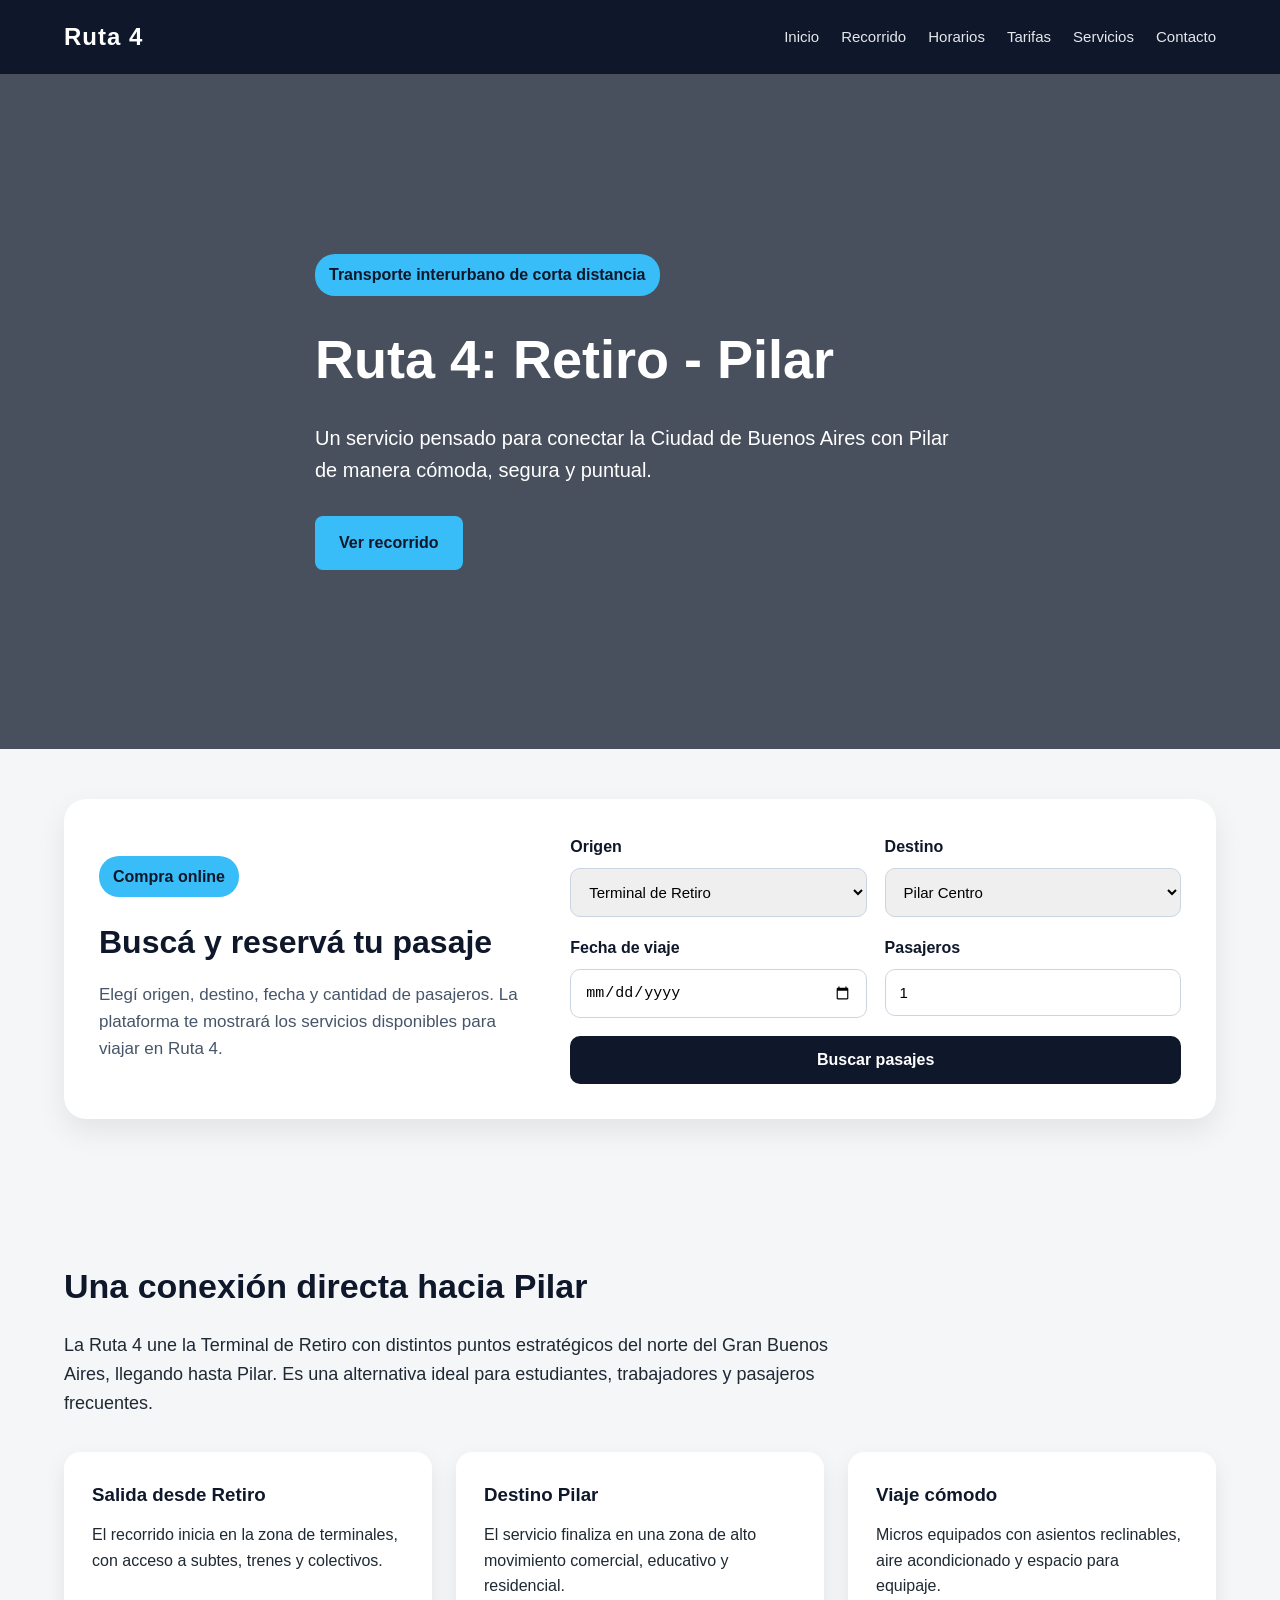
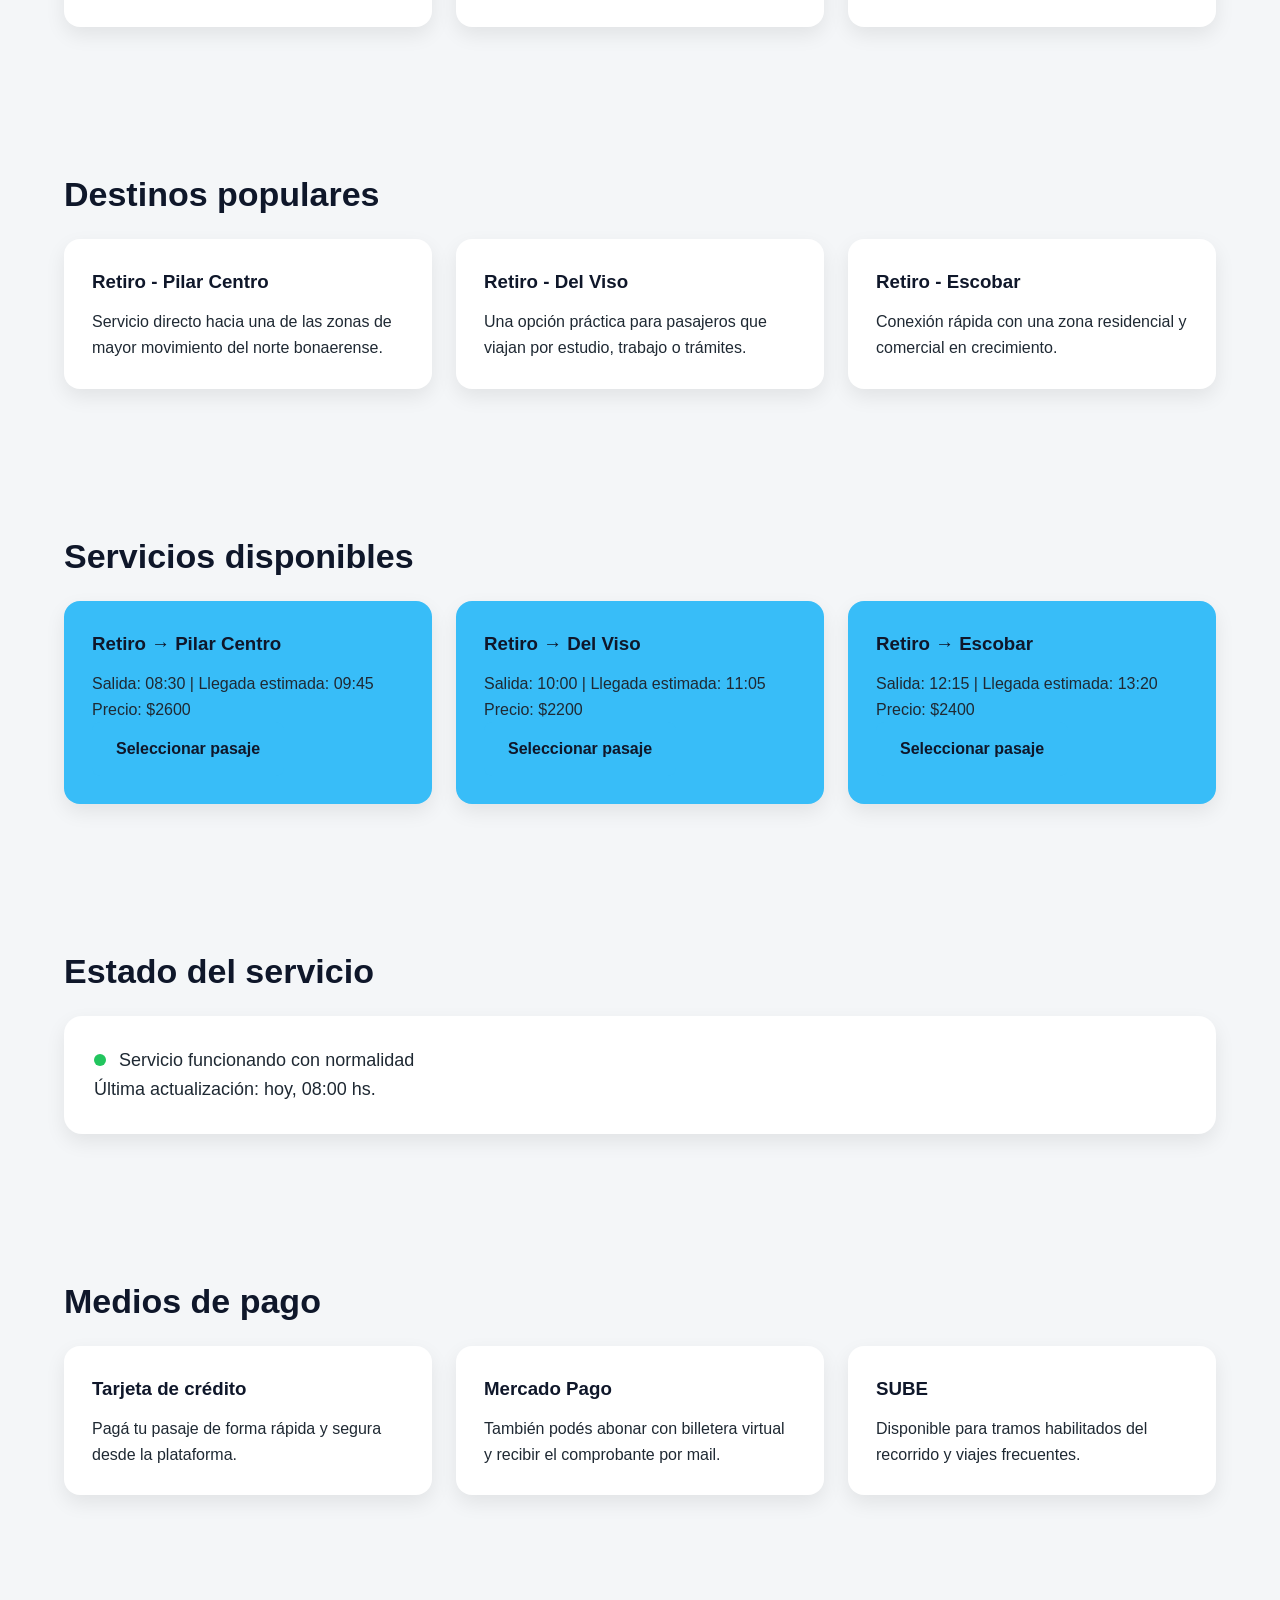
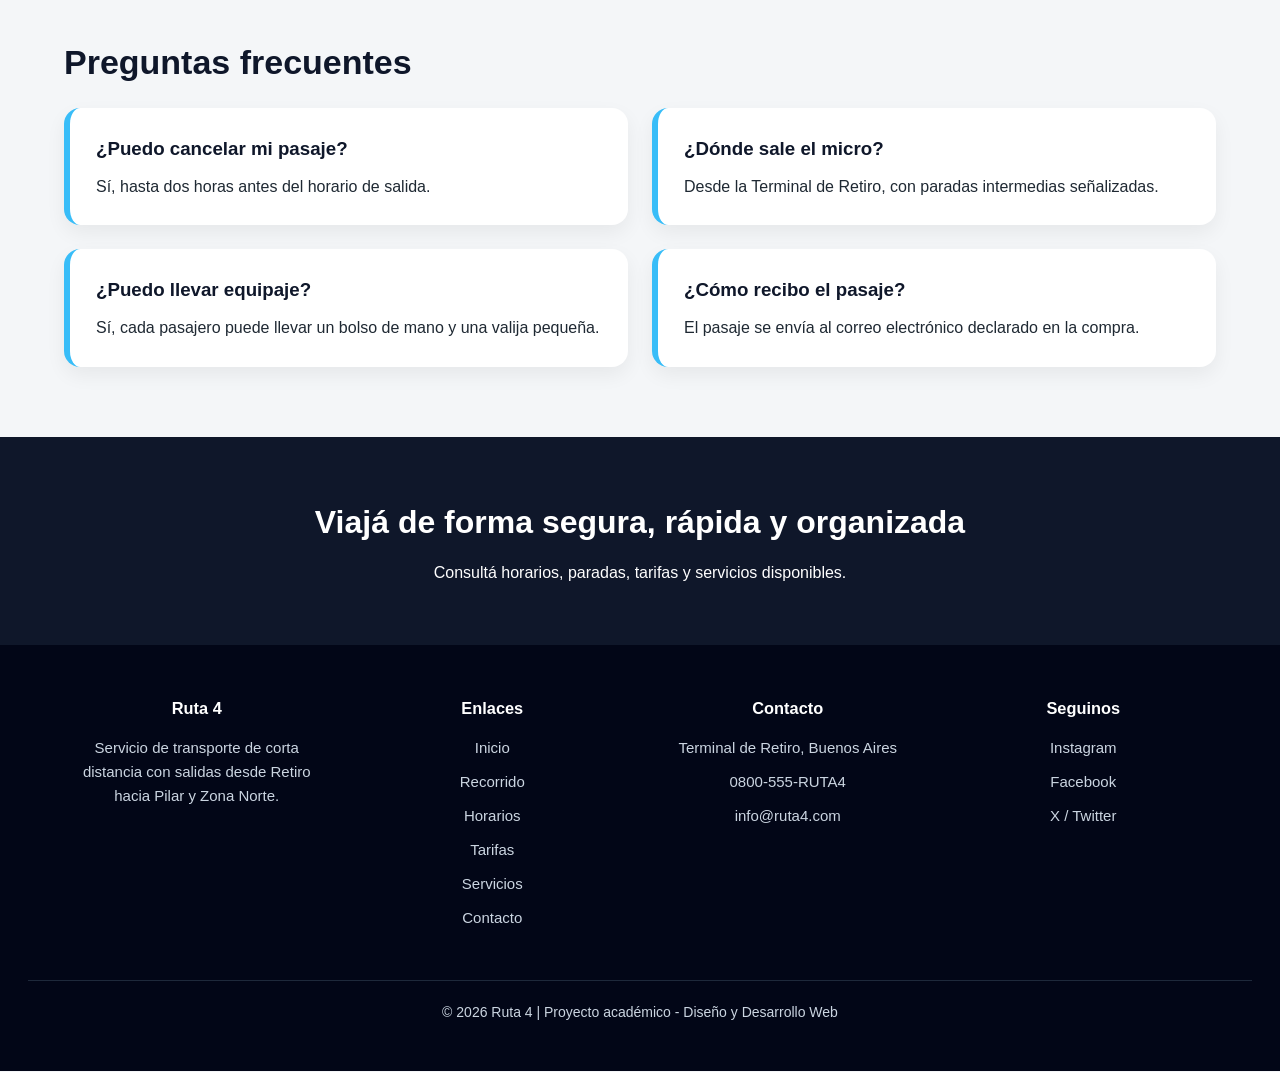
==== index.html @ 3f3ce4e4 "primera_versino" ====
<!DOCTYPE html>
<html lang="es">
<head>
    <meta charset="UTF-8">
    <meta name="viewport" content="width=device-width, initial-scale=1.0">
    <title>Ruta 4 | Retiro - Pilar</title>
    <link rel="stylesheet" href="./styles/styles.css">
</head>
<body>

<header>
    <nav class="navbar">
        <div class="logo">Ruta 4</div>
        <ul class="nav-links">
            <li><a href="index.html">Inicio</a></li>
            <li><a href="recorrido.html">Recorrido</a></li>
            <li><a href="horarios.html">Horarios</a></li>
            <li><a href="tarifas.html">Tarifas</a></li>
            <li><a href="servicios.html">Servicios</a></li>
            <li><a href="contacto.html">Contacto</a></li>
        </ul>
    </nav>
</header>

<main>

    <section class="hero">
        <div class="hero-text">
            <span class="badge">Transporte interurbano de corta distancia</span>
            <h1>Ruta 4: Retiro - Pilar</h1>
            <p>
                Un servicio pensado para conectar la Ciudad de Buenos Aires con Pilar
                de manera cómoda, segura y puntual.
            </p>
            <a href="recorrido.html" class="btn">Ver recorrido</a>
        </div>
    </section>

    <section class="section compra-pasaje">
        <div class="compra-contenedor">
            <div class="compra-texto">
                <span class="badge">Compra online</span>
                <h2>Buscá y reservá tu pasaje</h2>
                <p>
                    Elegí origen, destino, fecha y cantidad de pasajeros.
                    La plataforma te mostrará los servicios disponibles para viajar en Ruta 4.
                </p>
            </div>

            <form class="form-compra">
                <div class="campo">
                    <label for="origen">Origen</label>
                    <select id="origen" name="origen">
                        <option>Terminal de Retiro</option>
                        <option>Av. del Libertador</option>
                        <option>Panamericana</option>
                    </select>
                </div>

                <div class="campo">
                    <label for="destino">Destino</label>
                    <select id="destino" name="destino">
                        <option>Pilar Centro</option>
                        <option>Del Viso</option>
                        <option>Manuel Alberti</option>
                        <option>Escobar</option>
                    </select>
                </div>

                <div class="campo">
                    <label for="fecha">Fecha de viaje</label>
                    <input type="date" id="fecha" name="fecha">
                </div>

                <div class="campo">
                    <label for="pasajeros">Pasajeros</label>
                    <input type="number" id="pasajeros" name="pasajeros" min="1" max="6" value="1">
                </div>

                <button type="submit">Buscar pasajes</button>
            </form>
        </div>
    </section>

    <section class="section">
        <h2>Una conexión directa hacia Pilar</h2>
        <p>
            La Ruta 4 une la Terminal de Retiro con distintos puntos estratégicos
            del norte del Gran Buenos Aires, llegando hasta Pilar. Es una alternativa
            ideal para estudiantes, trabajadores y pasajeros frecuentes.
        </p>

        <div class="cards">
            <article class="card">
                <h3>Salida desde Retiro</h3>
                <p>El recorrido inicia en la zona de terminales, con acceso a subtes, trenes y colectivos.</p>
            </article>

            <article class="card">
                <h3>Destino Pilar</h3>
                <p>El servicio finaliza en una zona de alto movimiento comercial, educativo y residencial.</p>
            </article>

            <article class="card">
                <h3>Viaje cómodo</h3>
                <p>Micros equipados con asientos reclinables, aire acondicionado y espacio para equipaje.</p>
            </article>
        </div>
    </section>

    <section class="section">
        <h2>Destinos populares</h2>

        <div class="cards">
            <article class="card">
                <h3>Retiro - Pilar Centro</h3>
                <p>Servicio directo hacia una de las zonas de mayor movimiento del norte bonaerense.</p>
            </article>

            <article class="card">
                <h3>Retiro - Del Viso</h3>
                <p>Una opción práctica para pasajeros que viajan por estudio, trabajo o trámites.</p>
            </article>

            <article class="card">
                <h3>Retiro - Escobar</h3>
                <p>Conexión rápida con una zona residencial y comercial en crecimiento.</p>
            </article>
        </div>
    </section>

    <section class="section">
        <h2>Servicios disponibles</h2>

        <div class="cards">
            <article class="card card1">
                <h3>Retiro → Pilar Centro</h3>
                <p>Salida: 08:30 | Llegada estimada: 09:45</p>
                <p>Precio: $2600</p>
                <a href="tarifas.html" class="btn">Seleccionar pasaje</a>
            </article>

            <article class="card card1">
                <h3>Retiro → Del Viso</h3>
                <p>Salida: 10:00 | Llegada estimada: 11:05</p>
                <p>Precio: $2200</p>
                <a href="tarifas.html" class="btn">Seleccionar pasaje</a>
            </article>

            <article class="card card1">
                <h3>Retiro → Escobar</h3>
                <p>Salida: 12:15 | Llegada estimada: 13:20</p>
                <p>Precio: $2400</p>
                <a href="tarifas.html" class="btn">Seleccionar pasaje</a>
            </article>
        </div>
    </section>

    <section class="section">
        <h2>Estado del servicio</h2>

        <div class="estado-servicio">
            <p><span class="punto-verde"></span> Servicio funcionando con normalidad</p>
            <p>Última actualización: hoy, 08:00 hs.</p>
        </div>
    </section>

    <section class="section">
        <h2>Medios de pago</h2>

        <div class="cards">
            <article class="card">
                <h3>Tarjeta de crédito</h3>
                <p>Pagá tu pasaje de forma rápida y segura desde la plataforma.</p>
            </article>

            <article class="card">
                <h3>Mercado Pago</h3>
                <p>También podés abonar con billetera virtual y recibir el comprobante por mail.</p>
            </article>

            <article class="card">
                <h3>SUBE</h3>
                <p>Disponible para tramos habilitados del recorrido y viajes frecuentes.</p>
            </article>
        </div>
    </section>

    <section class="section">
        <h2>Preguntas frecuentes</h2>

        <div class="info-grid">
            <div class="info-box">
                <h3>¿Puedo cancelar mi pasaje?</h3>
                <p>Sí, hasta dos horas antes del horario de salida.</p>
            </div>

            <div class="info-box">
                <h3>¿Dónde sale el micro?</h3>
                <p>Desde la Terminal de Retiro, con paradas intermedias señalizadas.</p>
            </div>

            <div class="info-box">
                <h3>¿Puedo llevar equipaje?</h3>
                <p>Sí, cada pasajero puede llevar un bolso de mano y una valija pequeña.</p>
            </div>

            <div class="info-box">
                <h3>¿Cómo recibo el pasaje?</h3>
                <p>El pasaje se envía al correo electrónico declarado en la compra.</p>
            </div>
        </div>
    </section>

    <section class="banner">
        <h2>Viajá de forma segura, rápida y organizada</h2>
        <p>Consultá horarios, paradas, tarifas y servicios disponibles.</p>
    </section>

</main>

<footer class="footer">
    <div class="footer-container">

        <div class="footer-section">
            <h3>Ruta 4</h3>
            <p>
                Servicio de transporte de corta distancia con salidas desde Retiro
                hacia Pilar y Zona Norte.
            </p>
        </div>

        <div class="footer-section">
            <h3>Enlaces</h3>
            <a href="index.html">Inicio</a>
            <a href="recorrido.html">Recorrido</a>
            <a href="horarios.html">Horarios</a>
            <a href="tarifas.html">Tarifas</a>
            <a href="servicios.html">Servicios</a>
            <a href="contacto.html">Contacto</a>
        </div>

        <div class="footer-section">
            <h3>Contacto</h3>
            <p>Terminal de Retiro, Buenos Aires</p>
            <p>0800-555-RUTA4</p>
            <a href="mailto:info@ruta4.com">info@ruta4.com</a>
        </div>

        <div class="footer-section">
            <h3>Seguinos</h3>
            <p>Instagram</p>
            <p>Facebook</p>
            <p>X / Twitter</p>
        </div>

    </div>

    <div class="footer-bottom">
        <p>© 2026 Ruta 4 | Proyecto académico - Diseño y Desarrollo Web</p>
    </div>
</footer>

</body>
</html>
---- styles/styles.css ----
* {
    margin: 0;
    padding: 0;
    box-sizing: border-box;
}

body {
    font-family: Arial, Helvetica, sans-serif;
    background-color: #f4f6f8;
    color: #1f2933;
    line-height: 1.6;
}

header {
    background-color: #0f172a;
    position: sticky;
    top: 0;
    z-index: 10;
}

.navbar {
    max-width: 1200px;
    margin: auto;
    padding: 18px 24px;
    display: flex;
    justify-content: space-between;
    align-items: center;
}

.logo {
    color: white;
    font-size: 24px;
    font-weight: bold;
    letter-spacing: 1px;
}

.nav-links {
    list-style: none;
    display: flex;
    gap: 22px;
}

.nav-links a {
    color: #e5e7eb;
    text-decoration: none;
    font-size: 15px;
    transition: color 0.3s;
}

.nav-links a:hover {
    color: #38bdf8;
}

.hero {
    min-height: 75vh;
    background: linear-gradient(rgba(15, 23, 42, 0.75), rgba(15, 23, 42, 0.75)),
                url("https://images.unsplash.com/photo-1544620347-c4fd4a3d5957?auto=format&fit=crop&w=1600&q=80");
    background-size: cover;
    background-position: center;
    display: flex;
    align-items: center;
    padding: 60px 24px;
}

.hero-text {
    max-width: 900px;
    margin: auto;
    color: white;
}

.badge {
    background-color: #38bdf8;
    color: #0f172a;
    padding: 8px 14px;
    border-radius: 20px;
    font-weight: bold;
    display: inline-block;
    margin-bottom: 20px;
}

.hero h1 {
    font-size: 54px;
    margin-bottom: 20px;
}

.hero p {
    font-size: 20px;
    max-width: 650px;
    margin-bottom: 30px;
}

.btn {
    background-color: #38bdf8;
    color: #0f172a;
    padding: 14px 24px;
    border-radius: 8px;
    text-decoration: none;
    font-weight: bold;
    display: inline-block;
}

.btn:hover {
    background-color: #0ea5e9;
}

.section {
    max-width: 1200px;
    margin: auto;
    padding: 70px 24px;
}

.section h2 {
    font-size: 34px;
    margin-bottom: 18px;
    color: #0f172a;
}

.section > p {
    max-width: 800px;
    margin-bottom: 35px;
    font-size: 18px;
}

.cards {
    display: flex;
    gap: 24px;
    flex-wrap: wrap;
}

.card {
    background-color: white;
    padding: 28px;
    border-radius: 16px;
    box-shadow: 0 8px 20px rgba(0, 0, 0, 0.08);
    flex: 1;
    min-width: 250px;
}

.card h3 {
    color: #0f172a;
    margin-bottom: 12px;
}

.banner {
    background-color: #0f172a;
    color: white;
    text-align: center;
    padding: 60px 24px;
}

.banner h2 {
    font-size: 32px;
    margin-bottom: 12px;
}

footer {
    background-color: #020617;
    color: #cbd5e1;
    text-align: center;
    padding: 28px;
    font-size: 14px;
}

/* Páginas internas */

.page-header {
    background-color: #1e293b;
    color: white;
    text-align: center;
    padding: 70px 24px;
}

.page-header h1 {
    font-size: 42px;
    margin-bottom: 12px;
}

.info-grid {
    display: grid;
    grid-template-columns: repeat(2, 1fr);
    gap: 24px;
}

.info-box {
    background-color: white;
    padding: 26px;
    border-radius: 16px;
    border-left: 6px solid #38bdf8;
    box-shadow: 0 8px 20px rgba(0, 0, 0, 0.06);
}

.info-box h3 {
    margin-bottom: 10px;
    color: #0f172a;
}

.table {
    width: 100%;
    border-collapse: collapse;
    background-color: white;
    border-radius: 16px;
    overflow: hidden;
    box-shadow: 0 8px 20px rgba(0, 0, 0, 0.06);
}

.table th,
.table td {
    padding: 18px;
    text-align: left;
    border-bottom: 1px solid #e5e7eb;
}

.table th {
    background-color: #0f172a;
    color: white;
}

.table tr:hover {
    background-color: #f1f5f9;
}

.form {
    background-color: white;
    padding: 30px;
    border-radius: 16px;
    box-shadow: 0 8px 20px rgba(0, 0, 0, 0.06);
    max-width: 700px;
}

.form label {
    display: block;
    margin-bottom: 8px;
    font-weight: bold;
}

.form input,
.form select,
.form textarea {
    width: 100%;
    padding: 14px;
    margin-bottom: 18px;
    border: 1px solid #cbd5e1;
    border-radius: 8px;
    font-size: 15px;
}

.form textarea {
    resize: vertical;
    min-height: 120px;
}

.form button {
    background-color: #0f172a;
    color: white;
    padding: 14px 24px;
    border: none;
    border-radius: 8px;
    font-weight: bold;
    cursor: pointer;
}

.form button:hover {
    background-color: #1e293b;
}

.compra-pasaje {
    padding-top: 50px;
}

.compra-contenedor {
    background-color: white;
    border-radius: 22px;
    padding: 35px;
    box-shadow: 0 12px 30px rgba(0, 0, 0, 0.08);
    display: grid;
    grid-template-columns: 1fr 1.4fr;
    gap: 35px;
    align-items: center;
}

.compra-texto h2 {
    font-size: 32px;
    margin-bottom: 12px;
    color: #0f172a;
}

.compra-texto p {
    font-size: 17px;
    color: #475569;
}

.form-compra {
    display: grid;
    grid-template-columns: repeat(2, 1fr);
    gap: 18px;
}

.campo label {
    display: block;
    font-weight: bold;
    margin-bottom: 8px;
    color: #0f172a;
}

.campo input,
.campo select {
    width: 100%;
    padding: 14px;
    border: 1px solid #cbd5e1;
    border-radius: 10px;
    font-size: 15px;
}

.form-compra button {
    grid-column: span 2;
    background-color: #0f172a;
    color: white;
    border: none;
    padding: 15px;
    border-radius: 10px;
    font-size: 16px;
    font-weight: bold;
    cursor: pointer;
}

.form-compra button:hover {
    background-color: #1e293b;
}

.estado-servicio {
    background-color: white;
    padding: 30px;
    border-radius: 18px;
    box-shadow: 0 8px 20px rgba(0,0,0,0.08);
    font-size: 18px;
}

.punto-verde {
    width: 12px;
    height: 12px;
    background-color: #22c55e;
    border-radius: 50%;
    display: inline-block;
    margin-right: 8px;
}

.card1{
    gap: 40px;
    background-color: #38bdf8;
}
.mapa-section {
    margin-top: 60px;
}

.mapa-section p {
    margin-bottom: 25px;
    font-size: 18px;
}

.mapa-contenedor {
    width: 100%;
    height: 420px;
    border-radius: 18px;
    overflow: hidden;
    box-shadow: 0 8px 20px rgba(0,0,0,0.08);
}

.mapa-contenedor iframe {
    width: 100%;
    height: 100%;
    border: 0;
}

@media (max-width: 768px) {
    .navbar {
        flex-direction: column;
        gap: 15px;
    }

    .nav-links {
        flex-wrap: wrap;
        justify-content: center;
    }

    .hero h1 {
        font-size: 38px;
    }

    .info-grid {
        grid-template-columns: 1fr;
    }
}


.footer {
    background-color: #020617;
    color: #cbd5e1;
    padding-top: 50px;
}

.footer-container {
    max-width: 1200px;
    margin: auto;
    padding: 0 24px 40px;
    display: grid;
    grid-template-columns: repeat(auto-fit, minmax(220px, 1fr));
    gap: 30px;
}

.footer-section h3 {
    color: white;
    margin-bottom: 14px;
}

.footer-section p,
.footer-section a {
    color: #cbd5e1;
    text-decoration: none;
    display: block;
    margin-bottom: 10px;
    font-size: 15px;
}

.footer-section a:hover {
    color: #38bdf8;
}

.footer-bottom {
    border-top: 1px solid #1e293b;
    text-align: center;
    padding: 20px;
    font-size: 14px;
}

/* RESPONSIVE FINAL */

@media (max-width: 900px) {
    .compra-contenedor {
        grid-template-columns: 1fr;
    }

    .form-compra {
        grid-template-columns: 1fr;
    }

    .form-compra button {
        grid-column: span 1;
    }

    .footer-container {
        grid-template-columns: 1fr 1fr;
    }
}

@media (max-width: 600px) {
    .section {
        padding: 45px 18px;
    }

    .hero {
        min-height: 65vh;
        padding: 45px 18px;
    }

    .hero h1 {
        font-size: 32px;
    }

    .hero p {
        font-size: 16px;
    }

    .page-header {
        padding: 50px 18px;
    }

    .page-header h1 {
        font-size: 32px;
    }

    .section h2 {
        font-size: 28px;
    }

    .cards {
        flex-direction: column;
    }

    .card {
        min-width: 100%;
    }

    .info-grid {
        grid-template-columns: 1fr;
    }

    .table {
        display: block;
        overflow-x: auto;
        white-space: nowrap;
    }

    .footer-container {
        grid-template-columns: 1fr;
        text-align: center;
    }

    .mapa-contenedor {
        height: 300px;
    }
}

@media (max-width: 350px) {
    .navbar {
        padding: 14px 12px;
    }

    .logo {
        font-size: 20px;
    }

    .nav-links {
        gap: 10px;
    }

    .nav-links a {
        font-size: 13px;
    }

    .hero h1 {
        font-size: 28px;
    }

    .badge {
        font-size: 13px;
        padding: 6px 10px;
    }

    .compra-contenedor {
        padding: 22px;
    }

    .form input,
    .form select,
    .form textarea,
    .campo input,
    .campo select {
        font-size: 14px;
        padding: 12px;
    }

    .btn {
        padding: 12px 18px;
        font-size: 14px;
    }
}
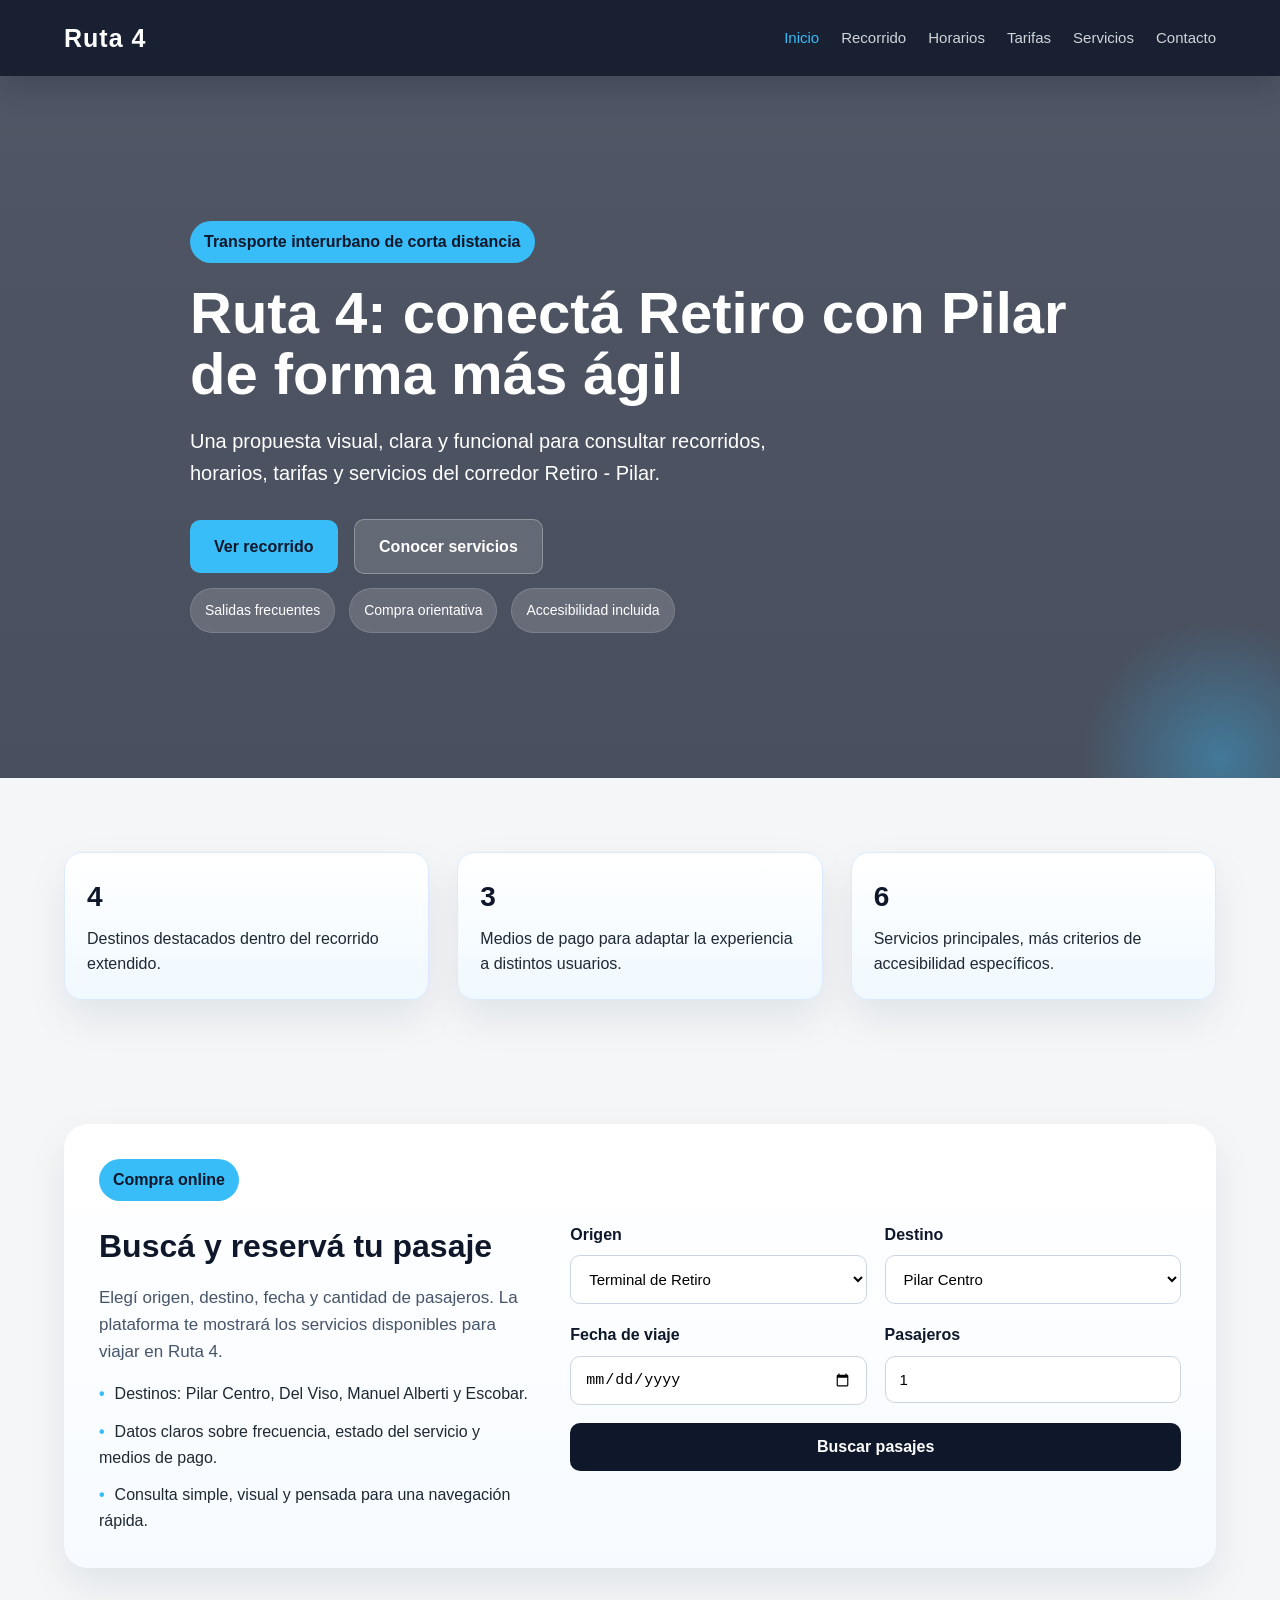
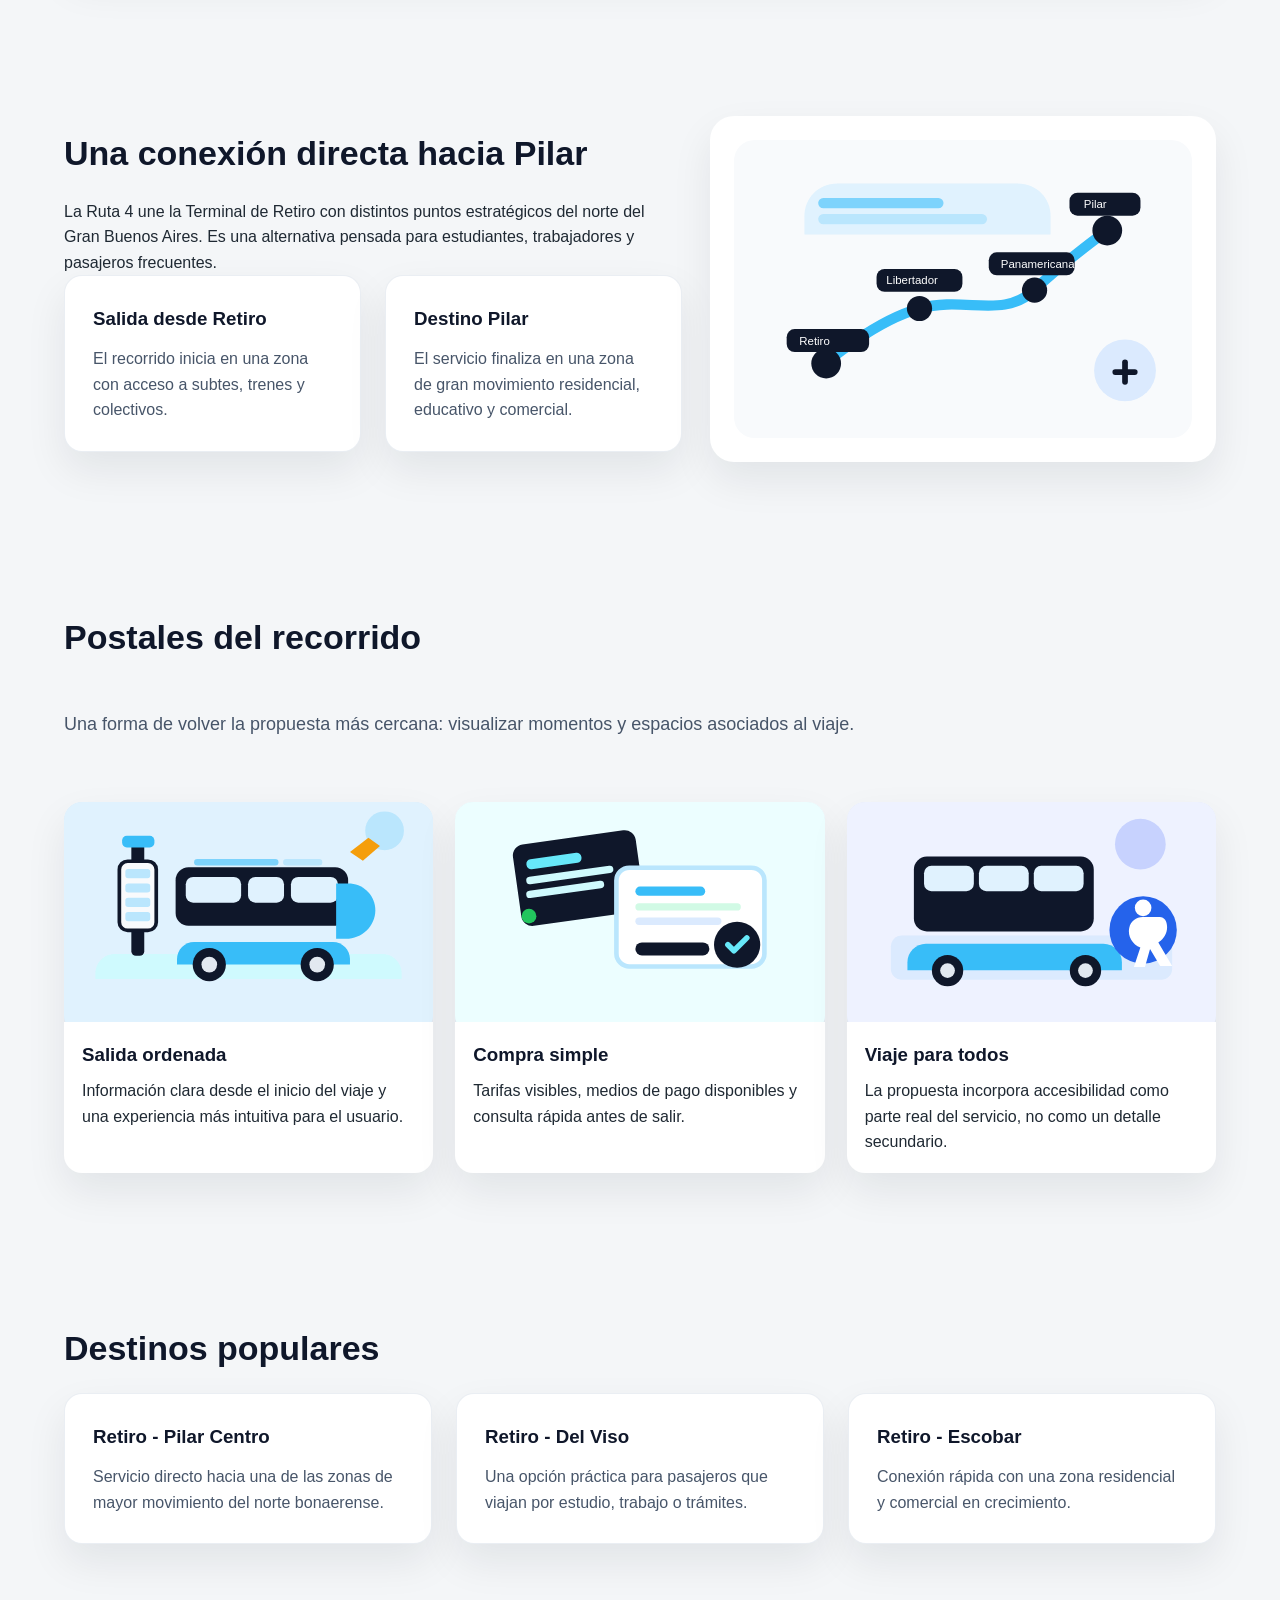
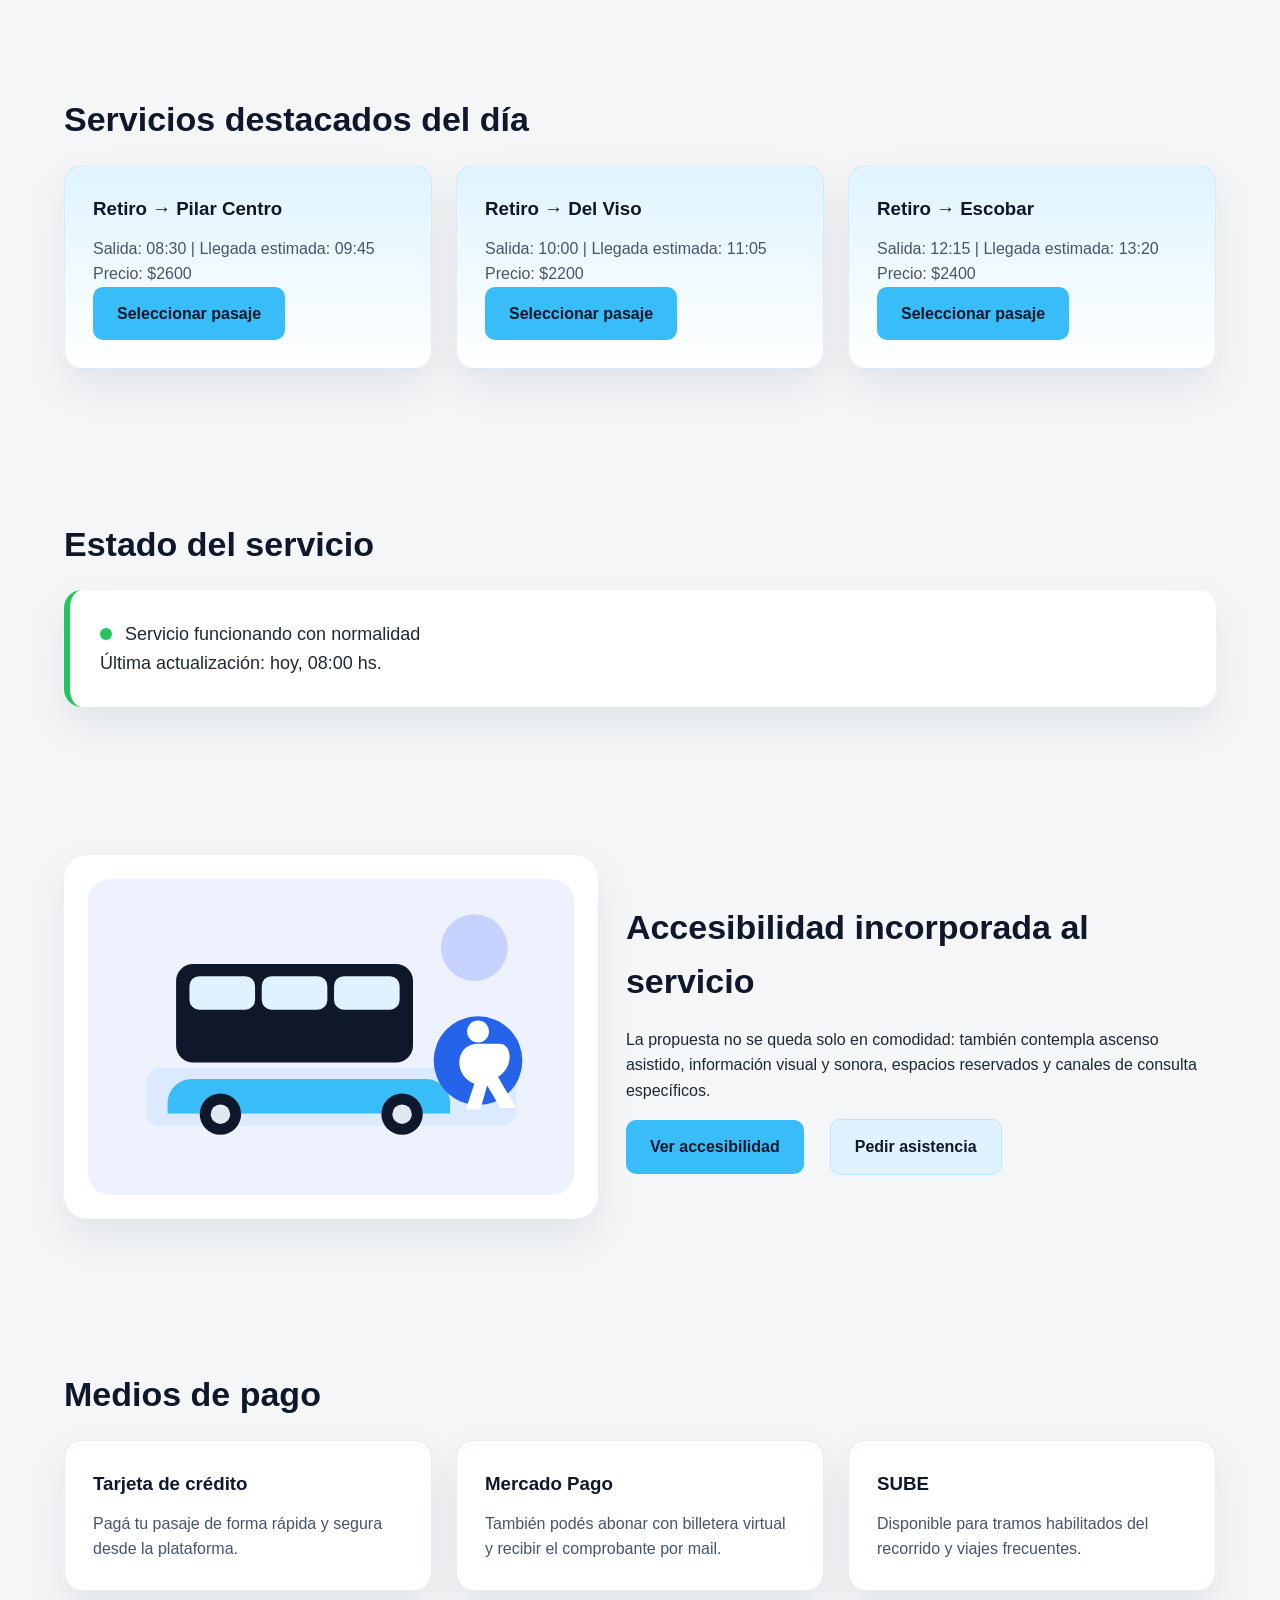
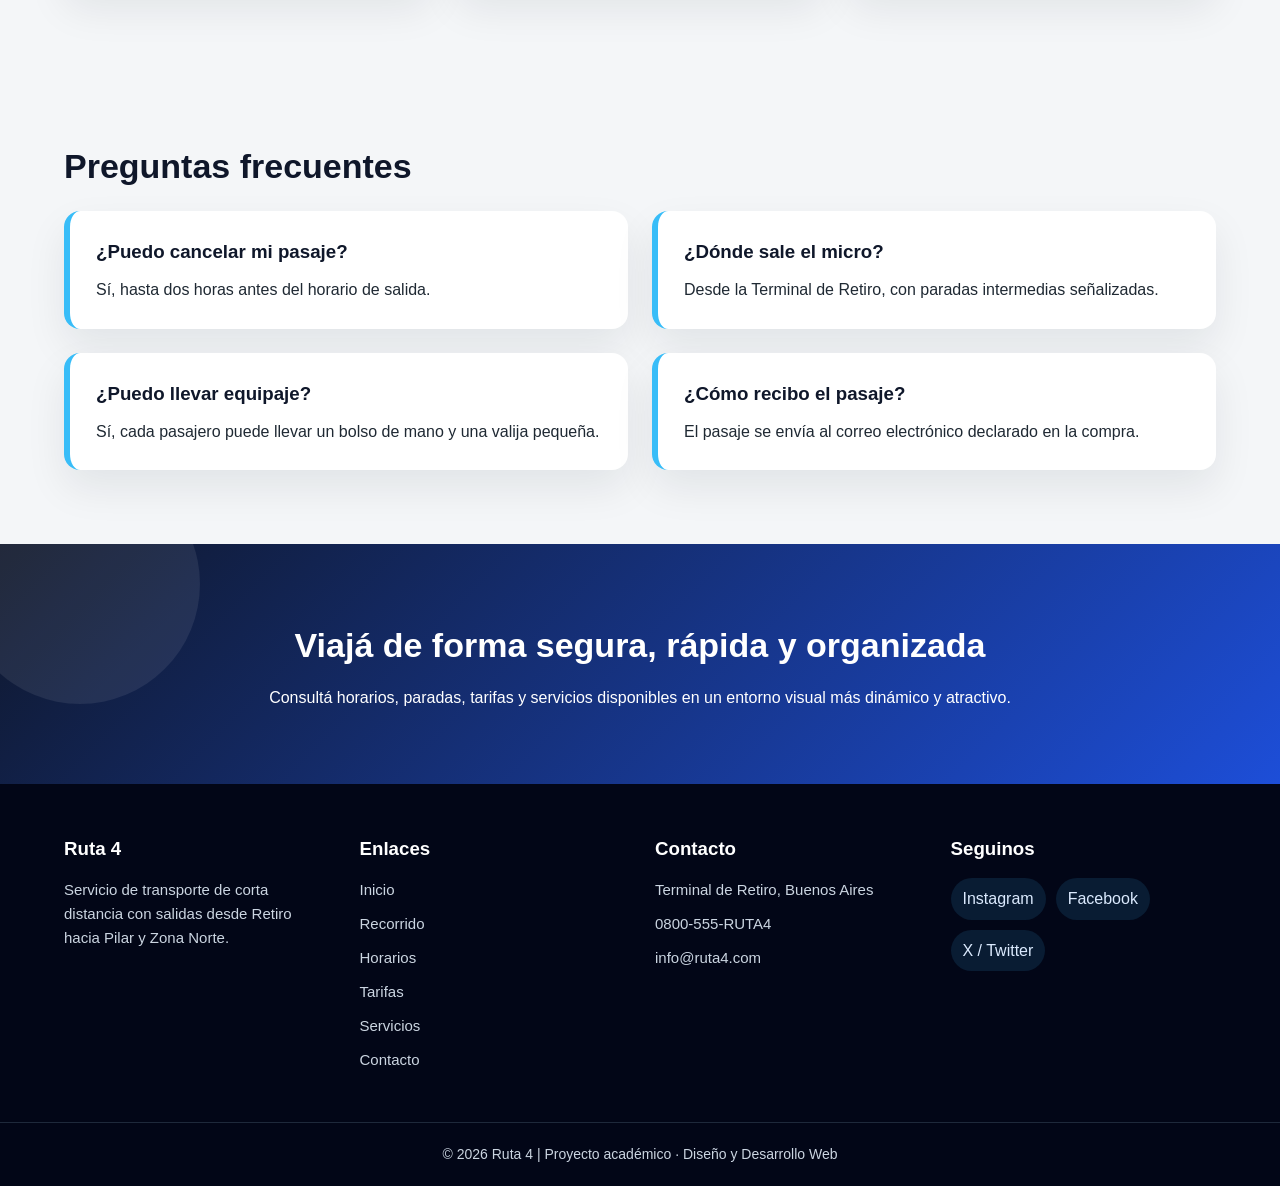
==== commit 0a46bfdd: "Terc_version" ====
--- a/index.html
+++ b/index.html
@@ -11,8 +11,9 @@
 <header>
     <nav class="navbar">
         <div class="logo">Ruta 4</div>
-        <ul class="nav-links">
-            <li><a href="index.html">Inicio</a></li>
+        <button class="menu-toggle" aria-label="Abrir menú" aria-expanded="false" aria-controls="menu-index"><span></span></button>
+        <ul class="nav-links" id="menu-index">
+            <li><a href="index.html" class="activo">Inicio</a></li>
             <li><a href="recorrido.html">Recorrido</a></li>
             <li><a href="horarios.html">Horarios</a></li>
             <li><a href="tarifas.html">Tarifas</a></li>
@@ -27,12 +28,25 @@
     <section class="hero">
         <div class="hero-text">
             <span class="badge">Transporte interurbano de corta distancia</span>
-            <h1>Ruta 4: Retiro - Pilar</h1>
+            <h1>Ruta 4: conectá Retiro con Pilar de forma más ágil</h1>
             <p>
-                Un servicio pensado para conectar la Ciudad de Buenos Aires con Pilar
-                de manera cómoda, segura y puntual.
+                Una propuesta visual, clara y funcional para consultar recorridos, horarios, tarifas y servicios del corredor Retiro - Pilar.
             </p>
             <a href="recorrido.html" class="btn">Ver recorrido</a>
+            <a href="servicios.html" class="btn-alt">Conocer servicios</a>
+            <div class="hero-highlights">
+                <span>Salidas frecuentes</span>
+                <span>Compra orientativa</span>
+                <span>Accesibilidad incluida</span>
+            </div>
+        </div>
+    </section>
+
+    <section class="section">
+        <div class="summary-strip">
+            <article class="mini-stat"><strong>4</strong><p>Destinos destacados dentro del recorrido extendido.</p></article>
+            <article class="mini-stat"><strong>3</strong><p>Medios de pago para adaptar la experiencia a distintos usuarios.</p></article>
+            <article class="mini-stat"><strong>6</strong><p>Servicios principales, más criterios de accesibilidad específicos.</p></article>
         </div>
     </section>
 
@@ -45,6 +59,11 @@
                     Elegí origen, destino, fecha y cantidad de pasajeros.
                     La plataforma te mostrará los servicios disponibles para viajar en Ruta 4.
                 </p>
+                <ul class="lista-bullets">
+                    <li>Destinos: Pilar Centro, Del Viso, Manuel Alberti y Escobar.</li>
+                    <li>Datos claros sobre frecuencia, estado del servicio y medios de pago.</li>
+                    <li>Consulta simple, visual y pensada para una navegación rápida.</li>
+                </ul>
             </div>
 
             <form class="form-compra">
@@ -82,28 +101,54 @@
         </div>
     </section>
 
-    <section class="section">
-        <h2>Una conexión directa hacia Pilar</h2>
-        <p>
-            La Ruta 4 une la Terminal de Retiro con distintos puntos estratégicos
-            del norte del Gran Buenos Aires, llegando hasta Pilar. Es una alternativa
-            ideal para estudiantes, trabajadores y pasajeros frecuentes.
-        </p>
-
-        <div class="cards">
-            <article class="card">
-                <h3>Salida desde Retiro</h3>
-                <p>El recorrido inicia en la zona de terminales, con acceso a subtes, trenes y colectivos.</p>
-            </article>
-
-            <article class="card">
-                <h3>Destino Pilar</h3>
-                <p>El servicio finaliza en una zona de alto movimiento comercial, educativo y residencial.</p>
-            </article>
-
-            <article class="card">
-                <h3>Viaje cómodo</h3>
-                <p>Micros equipados con asientos reclinables, aire acondicionado y espacio para equipaje.</p>
+    <section class="section route-preview">
+        <div>
+            <h2>Una conexión directa hacia Pilar</h2>
+            <p>
+                La Ruta 4 une la Terminal de Retiro con distintos puntos estratégicos del norte del Gran Buenos Aires.
+                Es una alternativa pensada para estudiantes, trabajadores y pasajeros frecuentes.
+            </p>
+            <div class="cards">
+                <article class="card">
+                    <h3>Salida desde Retiro</h3>
+                    <p>El recorrido inicia en una zona con acceso a subtes, trenes y colectivos.</p>
+                </article>
+
+                <article class="card">
+                    <h3>Destino Pilar</h3>
+                    <p>El servicio finaliza en una zona de gran movimiento residencial, educativo y comercial.</p>
+                </article>
+            </div>
+        </div>
+        <div class="visual-card">
+            <img src="assets/route-map.svg" alt="Ilustración del recorrido entre Retiro y Pilar">
+        </div>
+    </section>
+
+    <section class="section gallery-section">
+        <h2>Postales del recorrido</h2>
+        <p>Una forma de volver la propuesta más cercana: visualizar momentos y espacios asociados al viaje.</p>
+        <div class="gallery-grid">
+            <article class="gallery-card">
+                <img src="assets/bus-stop.svg" alt="Ilustración de una parada y un micro urbano">
+                <div class="gallery-body">
+                    <h3>Salida ordenada</h3>
+                    <p>Información clara desde el inicio del viaje y una experiencia más intuitiva para el usuario.</p>
+                </div>
+            </article>
+            <article class="gallery-card">
+                <img src="assets/tickets.svg" alt="Ilustración sobre consulta y compra de pasajes">
+                <div class="gallery-body">
+                    <h3>Compra simple</h3>
+                    <p>Tarifas visibles, medios de pago disponibles y consulta rápida antes de salir.</p>
+                </div>
+            </article>
+            <article class="gallery-card">
+                <img src="assets/accessibility.svg" alt="Ilustración de accesibilidad en el transporte">
+                <div class="gallery-body">
+                    <h3>Viaje para todos</h3>
+                    <p>La propuesta incorpora accesibilidad como parte real del servicio, no como un detalle secundario.</p>
+                </div>
             </article>
         </div>
     </section>
@@ -130,7 +175,7 @@
     </section>
 
     <section class="section">
-        <h2>Servicios disponibles</h2>
+        <h2>Servicios destacados del día</h2>
 
         <div class="cards">
             <article class="card card1">
@@ -165,6 +210,20 @@
         </div>
     </section>
 
+    <section class="section visual-split">
+        <div class="visual-panel">
+            <img src="assets/accessibility.svg" alt="Ilustración sobre accesibilidad y asistencia al pasajero">
+        </div>
+        <div>
+            <h2>Accesibilidad incorporada al servicio</h2>
+            <p>La propuesta no se queda solo en comodidad: también contempla ascenso asistido, información visual y sonora, espacios reservados y canales de consulta específicos.</p>
+            <div class="cta-inline">
+                <a href="servicios.html#accesibilidad" class="btn">Ver accesibilidad</a>
+                <a href="contacto.html" class="btn-alt" style="color:#0f172a;background:#e0f2fe;border-color:#bae6fd;">Pedir asistencia</a>
+            </div>
+        </div>
+    </section>
+
     <section class="section">
         <h2>Medios de pago</h2>
 
@@ -214,7 +273,7 @@
 
     <section class="banner">
         <h2>Viajá de forma segura, rápida y organizada</h2>
-        <p>Consultá horarios, paradas, tarifas y servicios disponibles.</p>
+        <p>Consultá horarios, paradas, tarifas y servicios disponibles en un entorno visual más dinámico y atractivo.</p>
     </section>
 
 </main>
@@ -249,17 +308,20 @@
 
         <div class="footer-section">
             <h3>Seguinos</h3>
-            <p>Instagram</p>
-            <p>Facebook</p>
-            <p>X / Twitter</p>
+            <div class="social-pills">
+                <span>Instagram</span>
+                <span>Facebook</span>
+                <span>X / Twitter</span>
+            </div>
         </div>
 
     </div>
 
     <div class="footer-bottom">
-        <p>© 2026 Ruta 4 | Proyecto académico - Diseño y Desarrollo Web</p>
+        <p>© 2026 Ruta 4 | Proyecto académico · Diseño y Desarrollo Web</p>
     </div>
 </footer>
+<script src="script.js"></script>
 
 </body>
 </html>
--- a/styles/styles.css
+++ b/styles/styles.css
@@ -4,18 +4,49 @@
     box-sizing: border-box;
 }
 
+:root {
+    --bg: #f4f6f8;
+    --surface: #ffffff;
+    --surface-soft: #eef6ff;
+    --text: #1f2933;
+    --heading: #0f172a;
+    --muted: #475569;
+    --primary: #38bdf8;
+    --primary-dark: #0ea5e9;
+    --secondary: #0f172a;
+    --border: #d9e2ec;
+    --shadow: 0 18px 40px rgba(15, 23, 42, 0.08);
+    --radius: 18px;
+}
+
+html {
+    scroll-behavior: smooth;
+}
+
 body {
     font-family: Arial, Helvetica, sans-serif;
-    background-color: #f4f6f8;
-    color: #1f2933;
+    background: linear-gradient(180deg, #f8fbff 0%, var(--bg) 280px);
+    color: var(--text);
     line-height: 1.6;
 }
 
+a {
+    text-decoration: none;
+    color: inherit;
+}
+
+img {
+    max-width: 100%;
+    display: block;
+}
+
 header {
-    background-color: #0f172a;
+    background: rgba(15, 23, 42, 0.96);
     position: sticky;
     top: 0;
-    z-index: 10;
+    z-index: 50;
+    backdrop-filter: blur(10px);
+    box-shadow: 0 10px 30px rgba(2, 6, 23, 0.18);
 }
 
 .navbar {
@@ -25,11 +56,12 @@
     display: flex;
     justify-content: space-between;
     align-items: center;
+    gap: 24px;
 }
 
 .logo {
     color: white;
-    font-size: 24px;
+    font-size: 25px;
     font-weight: bold;
     letter-spacing: 1px;
 }
@@ -38,49 +70,98 @@
     list-style: none;
     display: flex;
     gap: 22px;
+    align-items: center;
 }
 
 .nav-links a {
     color: #e5e7eb;
     text-decoration: none;
     font-size: 15px;
-    transition: color 0.3s;
-}
-
-.nav-links a:hover {
-    color: #38bdf8;
-}
+    transition: color 0.3s, opacity 0.3s;
+    opacity: 0.9;
+}
+
+.nav-links a:hover,
+.nav-links a.activo {
+    color: var(--primary);
+    opacity: 1;
+}
+
+.menu-toggle {
+    display: none;
+    background: transparent;
+    border: 0;
+    width: 46px;
+    height: 46px;
+    border-radius: 12px;
+    cursor: pointer;
+    align-items: center;
+    justify-content: center;
+}
+
+.menu-toggle span,
+.menu-toggle::before,
+.menu-toggle::after {
+    content: '';
+    display: block;
+    width: 24px;
+    height: 3px;
+    background: #fff;
+    border-radius: 999px;
+    transition: 0.3s ease;
+    position: relative;
+}
+
+.menu-toggle::before { top: -7px; }
+.menu-toggle::after { top: 7px; }
+.menu-toggle.is-open span { background: transparent; }
+.menu-toggle.is-open::before { transform: translateY(10px) rotate(45deg); }
+.menu-toggle.is-open::after { transform: translateY(-10px) rotate(-45deg); }
 
 .hero {
-    min-height: 75vh;
-    background: linear-gradient(rgba(15, 23, 42, 0.75), rgba(15, 23, 42, 0.75)),
+    min-height: 78vh;
+    background: linear-gradient(rgba(15, 23, 42, 0.72), rgba(15, 23, 42, 0.75)),
                 url("https://images.unsplash.com/photo-1544620347-c4fd4a3d5957?auto=format&fit=crop&w=1600&q=80");
     background-size: cover;
     background-position: center;
     display: flex;
     align-items: center;
-    padding: 60px 24px;
+    padding: 70px 24px;
+    position: relative;
+    overflow: hidden;
+}
+
+.hero::after {
+    content: '';
+    position: absolute;
+    inset: auto -80px -120px auto;
+    width: 280px;
+    height: 280px;
+    background: radial-gradient(circle, rgba(56,189,248,0.38) 0%, rgba(56,189,248,0) 70%);
 }
 
 .hero-text {
     max-width: 900px;
     margin: auto;
     color: white;
+    position: relative;
+    z-index: 1;
 }
 
 .badge {
-    background-color: #38bdf8;
-    color: #0f172a;
+    background-color: var(--primary);
+    color: var(--secondary);
     padding: 8px 14px;
-    border-radius: 20px;
+    border-radius: 999px;
     font-weight: bold;
     display: inline-block;
     margin-bottom: 20px;
 }
 
 .hero h1 {
-    font-size: 54px;
+    font-size: clamp(40px, 6vw, 58px);
     margin-bottom: 20px;
+    line-height: 1.05;
 }
 
 .hero p {
@@ -89,36 +170,68 @@
     margin-bottom: 30px;
 }
 
-.btn {
-    background-color: #38bdf8;
-    color: #0f172a;
+.hero-highlights {
+    display: flex;
+    gap: 14px;
+    flex-wrap: wrap;
+    margin-top: 14px;
+}
+
+.hero-highlights span {
+    padding: 10px 14px;
+    border-radius: 999px;
+    background: rgba(255,255,255,0.16);
+    border: 1px solid rgba(255,255,255,0.14);
+    font-size: 14px;
+}
+
+.btn,
+.btn-alt {
     padding: 14px 24px;
-    border-radius: 8px;
+    border-radius: 10px;
     text-decoration: none;
     font-weight: bold;
     display: inline-block;
+    transition: transform 0.3s, background-color 0.3s;
+}
+
+.btn {
+    background-color: var(--primary);
+    color: var(--secondary);
+}
+
+.btn:hover, .btn-alt:hover, button:hover {
+    transform: translateY(-2px);
 }
 
 .btn:hover {
-    background-color: #0ea5e9;
+    background-color: var(--primary-dark);
+}
+
+.btn-alt {
+    background: rgba(255,255,255,0.14);
+    color: white;
+    border: 1px solid rgba(255,255,255,0.28);
+    margin-left: 12px;
 }
 
 .section {
     max-width: 1200px;
     margin: auto;
-    padding: 70px 24px;
+    padding: 74px 24px;
 }
 
 .section h2 {
     font-size: 34px;
     margin-bottom: 18px;
-    color: #0f172a;
+    color: var(--heading);
 }
 
 .section > p {
     max-width: 800px;
     margin-bottom: 35px;
     font-size: 18px;
+    color: var(--muted);
 }
 
 .cards {
@@ -128,51 +241,88 @@
 }
 
 .card {
-    background-color: white;
+    background-color: var(--surface);
     padding: 28px;
-    border-radius: 16px;
-    box-shadow: 0 8px 20px rgba(0, 0, 0, 0.08);
+    border-radius: var(--radius);
+    box-shadow: var(--shadow);
     flex: 1;
     min-width: 250px;
+    border: 1px solid rgba(203, 213, 225, 0.4);
+    transition: transform 0.25s ease, box-shadow 0.25s ease;
+}
+
+.card:hover, .info-box:hover, .gallery-card:hover, .accesibilidad-card:hover {
+    transform: translateY(-5px);
+    box-shadow: 0 22px 46px rgba(15, 23, 42, 0.12);
 }
 
 .card h3 {
-    color: #0f172a;
+    color: var(--heading);
     margin-bottom: 12px;
 }
 
+.card p {
+    color: var(--muted);
+}
+
+.card1 {
+    background: linear-gradient(180deg, #dff4ff 0%, #ffffff 100%);
+}
+
 .banner {
-    background-color: #0f172a;
+    background: linear-gradient(135deg, #0f172a 0%, #1d4ed8 100%);
     color: white;
     text-align: center;
-    padding: 60px 24px;
+    padding: 74px 24px;
+    position: relative;
+    overflow: hidden;
+}
+
+.banner::before {
+    content: '';
+    position: absolute;
+    width: 240px;
+    height: 240px;
+    border-radius: 50%;
+    background: rgba(255,255,255,0.08);
+    top: -80px;
+    left: -40px;
 }
 
 .banner h2 {
-    font-size: 32px;
+    font-size: 34px;
     margin-bottom: 12px;
-}
-
-footer {
-    background-color: #020617;
-    color: #cbd5e1;
+    position: relative;
+}
+
+.page-header {
+    background: linear-gradient(135deg, #1e293b 0%, #0f172a 100%);
+    color: white;
     text-align: center;
-    padding: 28px;
-    font-size: 14px;
-}
-
-/* Páginas internas */
-
-.page-header {
-    background-color: #1e293b;
-    color: white;
-    text-align: center;
-    padding: 70px 24px;
+    padding: 86px 24px 78px;
+    position: relative;
+    overflow: hidden;
+}
+
+.page-header::after {
+    content: '';
+    position: absolute;
+    width: 220px;
+    height: 220px;
+    right: -50px;
+    top: -70px;
+    background: radial-gradient(circle, rgba(56,189,248,0.22) 0%, rgba(56,189,248,0) 68%);
 }
 
 .page-header h1 {
     font-size: 42px;
     margin-bottom: 12px;
+    position: relative;
+}
+
+.page-header p {
+    position: relative;
+    color: #dbeafe;
 }
 
 .info-grid {
@@ -182,25 +332,26 @@
 }
 
 .info-box {
-    background-color: white;
+    background-color: var(--surface);
     padding: 26px;
     border-radius: 16px;
-    border-left: 6px solid #38bdf8;
-    box-shadow: 0 8px 20px rgba(0, 0, 0, 0.06);
+    border-left: 6px solid var(--primary);
+    box-shadow: var(--shadow);
+    transition: transform 0.25s ease, box-shadow 0.25s ease;
 }
 
 .info-box h3 {
     margin-bottom: 10px;
-    color: #0f172a;
+    color: var(--heading);
 }
 
 .table {
     width: 100%;
     border-collapse: collapse;
-    background-color: white;
+    background-color: var(--surface);
     border-radius: 16px;
     overflow: hidden;
-    box-shadow: 0 8px 20px rgba(0, 0, 0, 0.06);
+    box-shadow: var(--shadow);
 }
 
 .table th,
@@ -211,7 +362,7 @@
 }
 
 .table th {
-    background-color: #0f172a;
+    background-color: var(--secondary);
     color: white;
 }
 
@@ -220,10 +371,10 @@
 }
 
 .form {
-    background-color: white;
+    background-color: var(--surface);
     padding: 30px;
     border-radius: 16px;
-    box-shadow: 0 8px 20px rgba(0, 0, 0, 0.06);
+    box-shadow: var(--shadow);
     max-width: 700px;
 }
 
@@ -235,73 +386,7 @@
 
 .form input,
 .form select,
-.form textarea {
-    width: 100%;
-    padding: 14px;
-    margin-bottom: 18px;
-    border: 1px solid #cbd5e1;
-    border-radius: 8px;
-    font-size: 15px;
-}
-
-.form textarea {
-    resize: vertical;
-    min-height: 120px;
-}
-
-.form button {
-    background-color: #0f172a;
-    color: white;
-    padding: 14px 24px;
-    border: none;
-    border-radius: 8px;
-    font-weight: bold;
-    cursor: pointer;
-}
-
-.form button:hover {
-    background-color: #1e293b;
-}
-
-.compra-pasaje {
-    padding-top: 50px;
-}
-
-.compra-contenedor {
-    background-color: white;
-    border-radius: 22px;
-    padding: 35px;
-    box-shadow: 0 12px 30px rgba(0, 0, 0, 0.08);
-    display: grid;
-    grid-template-columns: 1fr 1.4fr;
-    gap: 35px;
-    align-items: center;
-}
-
-.compra-texto h2 {
-    font-size: 32px;
-    margin-bottom: 12px;
-    color: #0f172a;
-}
-
-.compra-texto p {
-    font-size: 17px;
-    color: #475569;
-}
-
-.form-compra {
-    display: grid;
-    grid-template-columns: repeat(2, 1fr);
-    gap: 18px;
-}
-
-.campo label {
-    display: block;
-    font-weight: bold;
-    margin-bottom: 8px;
-    color: #0f172a;
-}
-
+.form textarea,
 .campo input,
 .campo select {
     width: 100%;
@@ -309,30 +394,89 @@
     border: 1px solid #cbd5e1;
     border-radius: 10px;
     font-size: 15px;
+    background: white;
+}
+
+.form input,
+.form select,
+.form textarea {
+    margin-bottom: 18px;
+}
+
+.form textarea {
+    resize: vertical;
+    min-height: 120px;
+}
+
+.form button,
+.form-compra button {
+    background-color: var(--secondary);
+    color: white;
+    padding: 14px 24px;
+    border: none;
+    border-radius: 10px;
+    font-weight: bold;
+    cursor: pointer;
+    transition: background-color 0.3s, transform 0.3s;
+}
+
+.form button:hover,
+.form-compra button:hover {
+    background-color: #1e293b;
+}
+
+.compra-pasaje {
+    padding-top: 50px;
+}
+
+.compra-contenedor {
+    background: linear-gradient(180deg, #ffffff 0%, #f7fbff 100%);
+    border-radius: 24px;
+    padding: 35px;
+    box-shadow: var(--shadow);
+    display: grid;
+    grid-template-columns: 1fr 1.4fr;
+    gap: 35px;
+    align-items: center;
+}
+
+.compra-texto h2 {
+    font-size: 32px;
+    margin-bottom: 12px;
+    color: var(--heading);
+}
+
+.compra-texto p {
+    font-size: 17px;
+    color: var(--muted);
+}
+
+.form-compra {
+    display: grid;
+    grid-template-columns: repeat(2, 1fr);
+    gap: 18px;
+}
+
+.campo label {
+    display: block;
+    font-weight: bold;
+    margin-bottom: 8px;
+    color: var(--heading);
 }
 
 .form-compra button {
     grid-column: span 2;
-    background-color: #0f172a;
-    color: white;
-    border: none;
     padding: 15px;
-    border-radius: 10px;
     font-size: 16px;
-    font-weight: bold;
-    cursor: pointer;
-}
-
-.form-compra button:hover {
-    background-color: #1e293b;
 }
 
 .estado-servicio {
-    background-color: white;
+    background-color: var(--surface);
     padding: 30px;
     border-radius: 18px;
-    box-shadow: 0 8px 20px rgba(0,0,0,0.08);
+    box-shadow: var(--shadow);
     font-size: 18px;
+    border-left: 6px solid #22c55e;
 }
 
 .punto-verde {
@@ -344,10 +488,6 @@
     margin-right: 8px;
 }
 
-.card1{
-    gap: 40px;
-    background-color: #38bdf8;
-}
 .mapa-section {
     margin-top: 60px;
 }
@@ -362,7 +502,7 @@
     height: 420px;
     border-radius: 18px;
     overflow: hidden;
-    box-shadow: 0 8px 20px rgba(0,0,0,0.08);
+    box-shadow: var(--shadow);
 }
 
 .mapa-contenedor iframe {
@@ -370,27 +510,6 @@
     height: 100%;
     border: 0;
 }
-
-@media (max-width: 768px) {
-    .navbar {
-        flex-direction: column;
-        gap: 15px;
-    }
-
-    .nav-links {
-        flex-wrap: wrap;
-        justify-content: center;
-    }
-
-    .hero h1 {
-        font-size: 38px;
-    }
-
-    .info-grid {
-        grid-template-columns: 1fr;
-    }
-}
-
 
 .footer {
     background-color: #020617;
@@ -422,7 +541,7 @@
 }
 
 .footer-section a:hover {
-    color: #38bdf8;
+    color: var(--primary);
 }
 
 .footer-bottom {
@@ -432,23 +551,235 @@
     font-size: 14px;
 }
 
-/* RESPONSIVE FINAL */
-
-@media (max-width: 900px) {
-    .compra-contenedor {
+/* NUEVAS SECCIONES VISUALES */
+.route-preview,
+.visual-split,
+.contact-layout,
+.gallery-section,
+.summary-strip,
+.stats-grid {
+    display: grid;
+    gap: 28px;
+}
+
+.route-preview {
+    grid-template-columns: 1.1fr 0.9fr;
+    align-items: center;
+}
+
+.visual-split {
+    grid-template-columns: 0.95fr 1.05fr;
+    align-items: center;
+}
+
+.contact-layout {
+    grid-template-columns: 1fr 0.9fr;
+    align-items: start;
+}
+
+.visual-card, .visual-panel {
+    background: var(--surface);
+    border-radius: 24px;
+    padding: 24px;
+    box-shadow: var(--shadow);
+}
+
+.visual-card img, .visual-panel img {
+    border-radius: 18px;
+}
+
+.summary-strip {
+    grid-template-columns: repeat(3, 1fr);
+}
+
+.mini-stat {
+    background: linear-gradient(180deg, #ffffff 0%, #f0f9ff 100%);
+    border: 1px solid #dbeafe;
+    border-radius: 18px;
+    padding: 22px;
+    box-shadow: var(--shadow);
+}
+
+.mini-stat strong {
+    display: block;
+    color: var(--heading);
+    font-size: 28px;
+    margin-bottom: 6px;
+}
+
+.gallery-grid {
+    display: grid;
+    grid-template-columns: repeat(3, 1fr);
+    gap: 22px;
+}
+
+.gallery-card {
+    background: var(--surface);
+    border-radius: 18px;
+    overflow: hidden;
+    box-shadow: var(--shadow);
+    transition: transform 0.25s ease, box-shadow 0.25s ease;
+}
+
+.gallery-card img {
+    width: 100%;
+    height: 220px;
+    object-fit: cover;
+    background: #e2e8f0;
+}
+
+.gallery-card .gallery-body {
+    padding: 18px;
+}
+
+.gallery-card h3 {
+    color: var(--heading);
+    margin-bottom: 8px;
+}
+
+.cta-inline {
+    display: flex;
+    align-items: center;
+    gap: 14px;
+    flex-wrap: wrap;
+    margin-top: 16px;
+}
+
+.note-box {
+    background: linear-gradient(180deg, #e0f2fe 0%, #ffffff 100%);
+    border: 1px solid #bae6fd;
+    border-radius: 18px;
+    padding: 24px;
+}
+
+.accesibilidad-dedicada {
+    margin-top: 70px;
+}
+
+.accesibilidad-grid {
+    display: grid;
+    grid-template-columns: repeat(3, 1fr);
+    gap: 20px;
+    margin-top: 26px;
+}
+
+.accesibilidad-card {
+    background: var(--surface);
+    border-radius: 18px;
+    padding: 24px;
+    box-shadow: var(--shadow);
+    border-top: 4px solid var(--primary);
+    transition: transform 0.25s ease, box-shadow 0.25s ease;
+}
+
+.nota-accesibilidad {
+    margin-top: 38px;
+    background: linear-gradient(135deg, #0f172a 0%, #1e40af 100%);
+    color: white;
+    border-radius: 24px;
+    padding: 34px;
+}
+
+.nota-accesibilidad h2, .nota-accesibilidad p {
+    color: white;
+}
+
+.lista-bullets {
+    list-style: none;
+    display: grid;
+    gap: 12px;
+    margin-top: 16px;
+}
+
+.lista-bullets li::before {
+    content: '•';
+    color: var(--primary);
+    font-weight: bold;
+    margin-right: 10px;
+}
+
+.social-pills {
+    display: flex;
+    flex-wrap: wrap;
+    gap: 10px;
+}
+
+.social-pills span {
+    display: inline-block;
+    border-radius: 999px;
+    padding: 8px 12px;
+    background: rgba(56,189,248,0.12);
+    color: #dbeafe;
+}
+
+@media (max-width: 992px) {
+    .compra-contenedor,
+    .route-preview,
+    .visual-split,
+    .contact-layout,
+    .summary-strip,
+    .accesibilidad-grid {
         grid-template-columns: 1fr;
     }
 
-    .form-compra {
+    .gallery-grid {
+        grid-template-columns: repeat(2, 1fr);
+    }
+}
+
+@media (max-width: 768px) {
+    .menu-toggle {
+        display: inline-flex;
+    }
+
+    .navbar {
+        flex-wrap: wrap;
+    }
+
+    .nav-links {
+        width: 100%;
+        display: none;
+        flex-direction: column;
+        align-items: stretch;
+        background: #0b1220;
+        padding: 14px;
+        border-radius: 16px;
+        gap: 0;
+        box-shadow: 0 16px 28px rgba(0,0,0,0.24);
+    }
+
+    .nav-links.open {
+        display: flex;
+    }
+
+    .nav-links li {
+        width: 100%;
+    }
+
+    .nav-links a {
+        display: block;
+        padding: 14px 12px;
+        border-bottom: 1px solid rgba(255,255,255,0.08);
+        color: white;
+        border-radius: 10px;
+    }
+
+    .nav-links li:last-child a {
+        border-bottom: 0;
+    }
+
+    .nav-links a:hover,
+    .nav-links a.activo {
+        background: rgba(56,189,248,0.14);
+        color: #7dd3fc;
+    }
+
+    .hero h1 {
+        font-size: 38px;
+    }
+
+    .info-grid {
         grid-template-columns: 1fr;
-    }
-
-    .form-compra button {
-        grid-column: span 1;
-    }
-
-    .footer-container {
-        grid-template-columns: 1fr 1fr;
     }
 }
 
@@ -458,8 +789,8 @@
     }
 
     .hero {
-        min-height: 65vh;
-        padding: 45px 18px;
+        min-height: 70vh;
+        padding: 52px 18px;
     }
 
     .hero h1 {
@@ -470,8 +801,13 @@
         font-size: 16px;
     }
 
+    .btn-alt {
+        margin-left: 0;
+        margin-top: 12px;
+    }
+
     .page-header {
-        padding: 50px 18px;
+        padding: 56px 18px;
     }
 
     .page-header h1 {
@@ -482,16 +818,13 @@
         font-size: 28px;
     }
 
-    .cards {
+    .cards, .gallery-grid {
+        grid-template-columns: 1fr;
         flex-direction: column;
     }
 
     .card {
         min-width: 100%;
-    }
-
-    .info-grid {
-        grid-template-columns: 1fr;
     }
 
     .table {
@@ -517,14 +850,6 @@
 
     .logo {
         font-size: 20px;
-    }
-
-    .nav-links {
-        gap: 10px;
-    }
-
-    .nav-links a {
-        font-size: 13px;
     }
 
     .hero h1 {
@@ -549,8 +874,8 @@
         padding: 12px;
     }
 
-    .btn {
+    .btn, .btn-alt {
         padding: 12px 18px;
         font-size: 14px;
     }
-}+}
